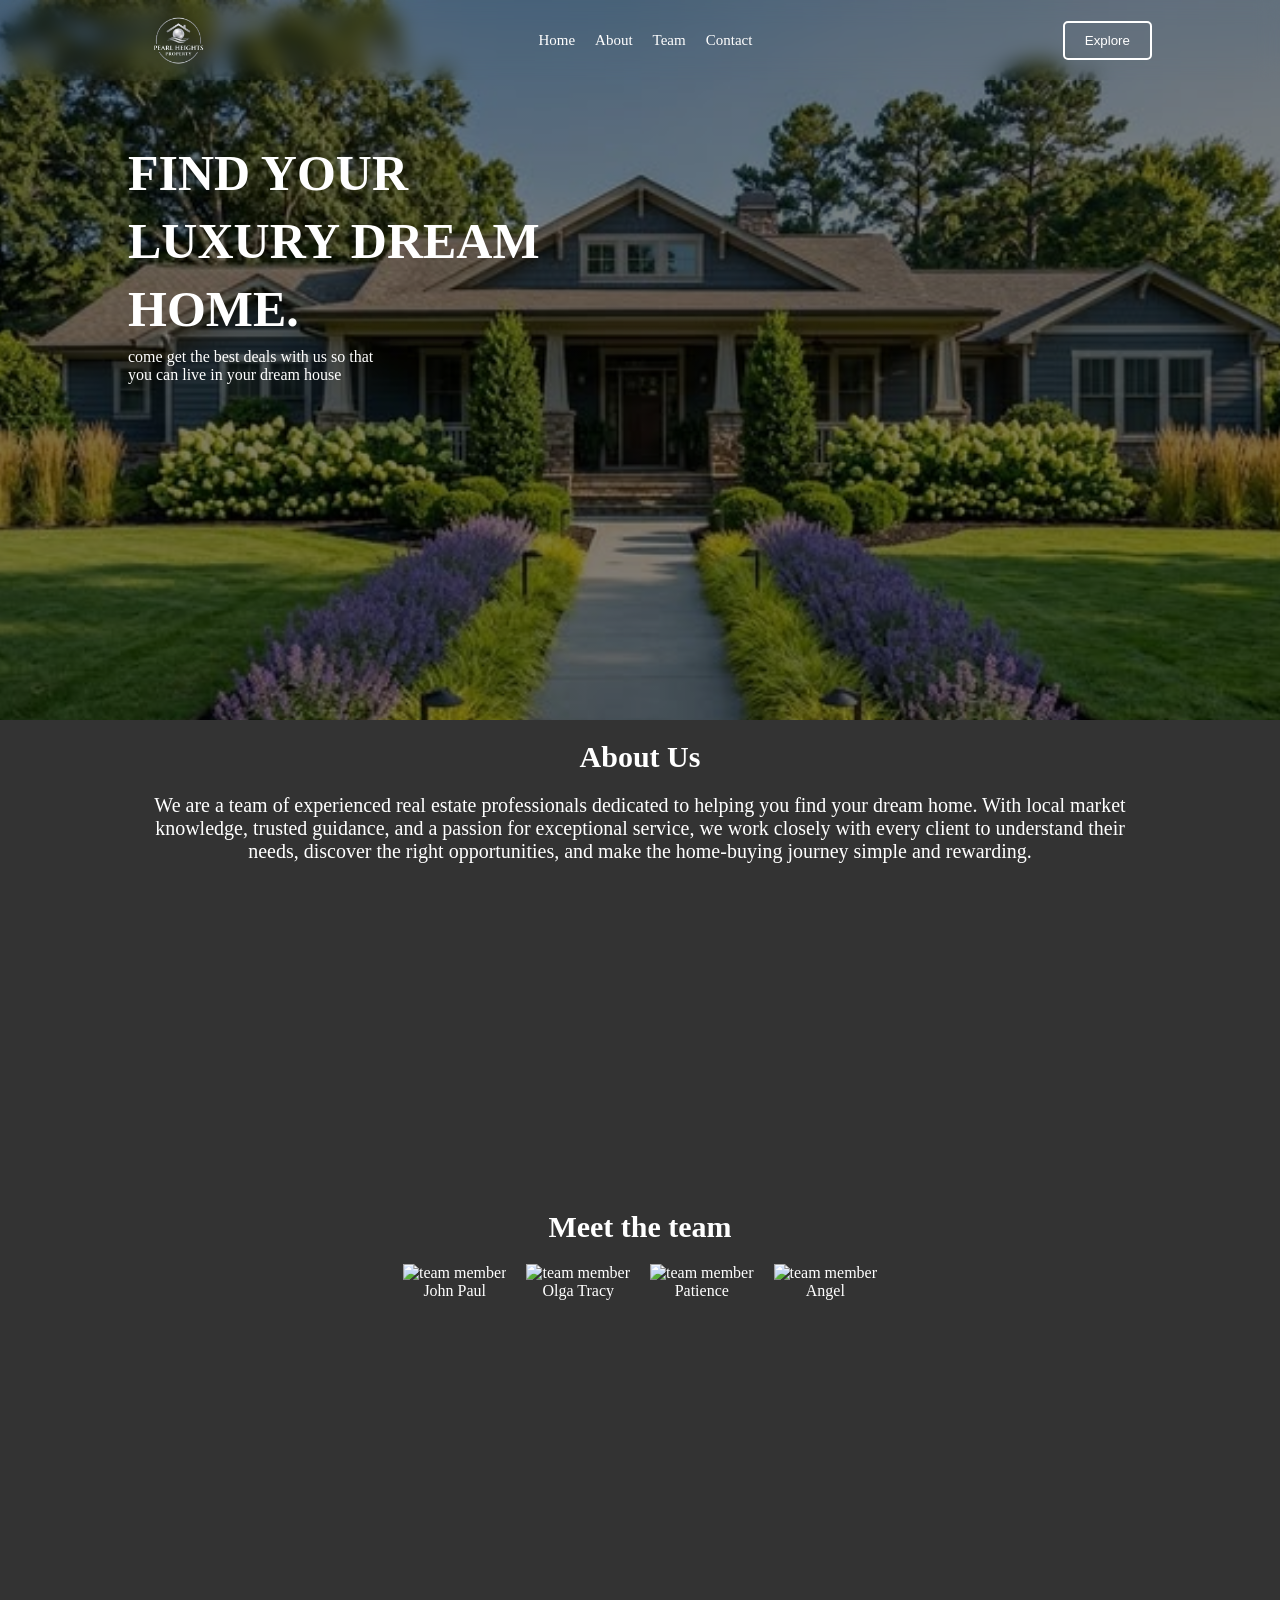
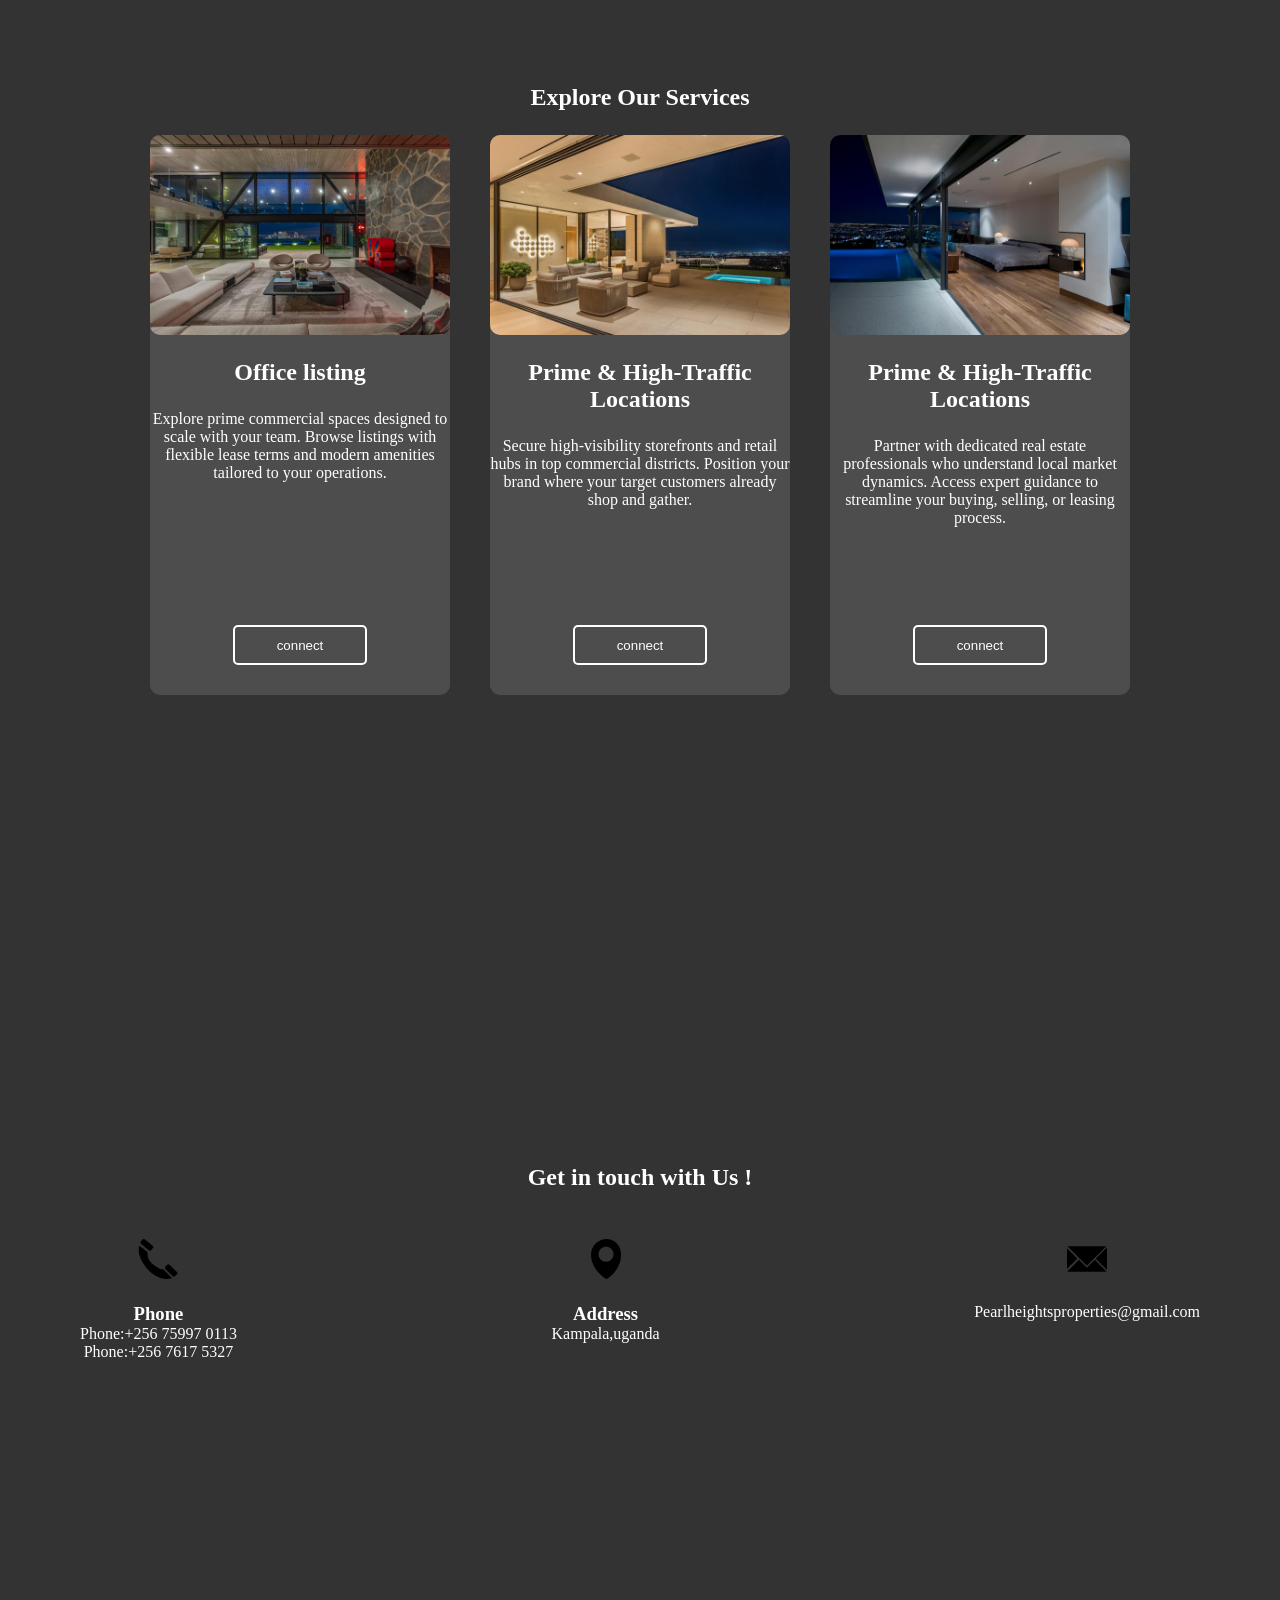
==== index.html @ 6aa8a7f6 "Home page" ====
<!doctype html>
<html lang="en">
  <head>
    <meta charset="UTF-8" />
    <meta name="viewport" content="width=device-width, initial-scale=1.0" />
    <title>Document</title>
    <link rel="stylesheet" href="./styles.css" />
  </head>
  <body>
    <div class="container">
      <section class="header" id="header">
        <nav>
          <img src="./images/logo2.png" alt="logo" />
          <ol>
            <li><a href="#header">Home</a></li>
            <li><a href="#about">About</a></li>
            <li><a href="#team">Team</a></li>
            <li><a href="#contact">Contact</a></li>
          </ol>
          <div class="nav-actions">
            <button><a href="#explore">Explore</a></button>
          </div>
        </nav>

        <div class="hero-text">
          <h1>FIND YOUR</h1>
          <h1>LUXURY DREAM</h1>
          <h1>HOME.</h1>
          <p>come get the best deals with us so that</p>
          <p>you can live in your dream house</p>
        </div>
      </div>

      <div class="main">
        <section class="about" id="about">
          <h1>About Us</h1>
          <p>
            We are a team of experienced real estate professionals dedicated to
            helping you find your dream home. With local market knowledge,
            trusted guidance, and a passion for exceptional service, we work
            closely with every client to understand their needs, discover the
            right opportunities, and make the home-buying journey simple and
            rewarding.
          </p>
        </section>
        <section class="team" id="team">
          <div class="team">
            <h3>Meet the team</h3>
            <div class="team-details">
              <div class="box">
                <img src="./images/team1.jpg" alt="team member" />
                <p>John Paul</p>
              </div>
              <div class="box">
                <img src="./images/team2.jpg" alt="team member" />
                <p>Olga Tracy</p>
              </div>
              <div class="box">
                <img src="./images/team3.jpg" alt="team member" />
                <p>Patience</p>
              </div>
              <div class="box">
                <img src="./images/team4.jpg" alt="team member" />
                <p>Angel</p>
              </div>
            </div>
          </div>
        </section>

        <!-- explore -->
        <section class="explore" id="explore">
          <h1>Explore Our Services</h1>
          <div class="container">
            <div class="card">
              <img src="./images/extras/1.jpg" alt="image 1">
              <h1>Office listing</h1>
              <p>Explore prime commercial spaces designed to scale with your team. Browse listings with flexible lease terms and modern amenities tailored to your operations.</p>
              <a href="#contact"><button >connect</button></a>
            </div>

            <div class="card">
              <img src="./images/extras/2.jpg" alt="image 2">
              <h1>Prime & High-Traffic Locations</h1>
              <p>Secure high-visibility storefronts and retail hubs in top commercial districts. Position your brand where your target customers already shop and gather.</p>
              <a href="#contact"><button>connect</button></a>
            </div>

            <div class="card">
              <img src="./images/extras/3.jpg" alt="image 3">
              <h1>Prime & High-Traffic Locations</h1>
              <p>Partner with dedicated real estate professionals who understand local market dynamics. Access expert guidance to streamline your buying, selling, or leasing process.</p>
              <a href="#contact"><button >connect</button></a>
            </div>
          </div>
        </section>

        <section class="contact" id="contact">
          <div class="container">
            <h1>Get in touch with Us !</h1>
            <div class="address">
              <div class="#">
                <img src="./images/logos/phone-icon.png" />
                <h3>Phone</h3>
                <p>Phone:+256 75997 0113</p>
                <p>Phone:+256 7617 5327</p>
              </div>
              <div class="box-1">
                <img src="./images/logos/location.png" />
                <h3>Address</h3>
                <p>Kampala,uganda</p>
              </div>
              <div class="#">
                <img src="./images/logos/envelope-icon.png" />
                <p>Pearlheightsproperties@gmail.com</p>
              </div>
            </div>
          </div>
        </section>
      </div>
    </div>
  </body>
</html>
---- styles.css ----
* {
  padding: 0;
  margin: 0;
  box-sizing: border-box;
  scroll-behavior: smooth;
}
html {
  scroll-padding-top: 80px;
}
body {
  background-color: hsl(0, 0%, 20%);
  overflow-x: hidden;
  color: white;
}
.header {
  background-image:
    linear-gradient(hsla(0, 0%, 0%, 0.5), hsla(0, 0%, 0%, 0.5)),
    url("./images/565131453265127189.jpg");
  background-repeat: no-repeat;
  background-position: center;
  background-size: cover;
  background-attachment: fixed;
  width: 100%;
  height: 80vh;
}
nav {
  display: flex;
  justify-content: space-between;
  align-items: center;
  padding: 20px 10%;
  position: fixed;
  top: 0;
  left: 0;
  right: 0;
  backdrop-filter: blur(10px);
  height: 80px;
  z-index: 1000;
}
ol {
  display: flex;
  gap: 20px;
}
li {
  list-style: none;
}
li a {
  color: white;
  text-decoration: none;
  font-size: 15px;
}
li a:active {
  color: purple;
}
nav img {
  width: 100px;
}
.hero-text {
  position: relative;
  top: 20%;
  left: 10%;
  color: white;
}
.hero-text h1 {
  color: white;
  font-size: 50px;
  margin-bottom: 10px;
}
.nav-actions a {
  text-decoration: none;
  color: white;
}
.nav-actions button {
  background-color: transparent;
  color: white;
  padding: 10px 20px;
  border: 2px solid white;
  border-radius: 5px;
  cursor: pointer;
  transition: ease 0.3s;
}
.nav-actions button:hover {
  transform: scale(1.2);
}
/* about */
.about {
  height: 50vh;
  width: 100%;
  text-align: center;
}
.about p {
  font-size: 20px;
  margin-top: 20px;
  width: 80%;
  margin-left: auto;
  margin-right: auto;
}
.about h1 {
  font-size: 30px;
  margin-top: 20px;
}
.about img {
  width: 100%;
  height: 100%;
  border-radius: 50em;
}
.team-details {
  display: flex;
  justify-content: center;
  align-items: center;
  gap: 20px;
  margin-top: 20px;
}

/* team */
.team {
  height: 50vh;
  width: 100%;
  text-align: center;
}
.team h3 {
  font-size: 30px;
  margin-top: 20px;
}
.team .team-details {
  margin-top: 20px;
}

/* contact */
.contact {
  width: 100%;
  text-align: center;
}
.contact h1 {
  margin-bottom: 2em;
}
.address {
  width: 100%;
  height: 50vh;
  display: flex;
  justify-content: space-between;
  padding: 0 5em;
}
.address img {
  width: 40px;
  margin-bottom: 20px;
}

/* explore */
.explore {
  width: 100%;
  text-align: center;
  height: 120vh;
}
.explore h1 {
  margin: 1em;
}
.explore .container {
  display: flex;
  width: 100%;
  justify-content: center;
}
.card {
  width: 300px;
  height: 35em;
  background-color: hsl(0, 0%, 30%);
  margin: 0 20px;
  border-radius: 10px;
  display: flex;
  flex-direction: column;
  transition: ease 0.3s;
  align-items: center;
}
.card:hover {
  transform: scale(1.05);
}
.card img {
  width: 100%;
  height: 200px;
  border-radius: 10px;
}
.card button {
  background-color: transparent;
  color: white;
  border: 2px solid white;
  border-radius: 5px;
  cursor: pointer;
  transition: ease 0.3s;
  width: 10em;
  height: 3em;
}
.card a {
  text-decoration: none;
  margin-top: auto;
  padding: 10px 20px;
  margin-bottom: 20px;
}
.card button:hover {
  transform: scale(1.2);
}
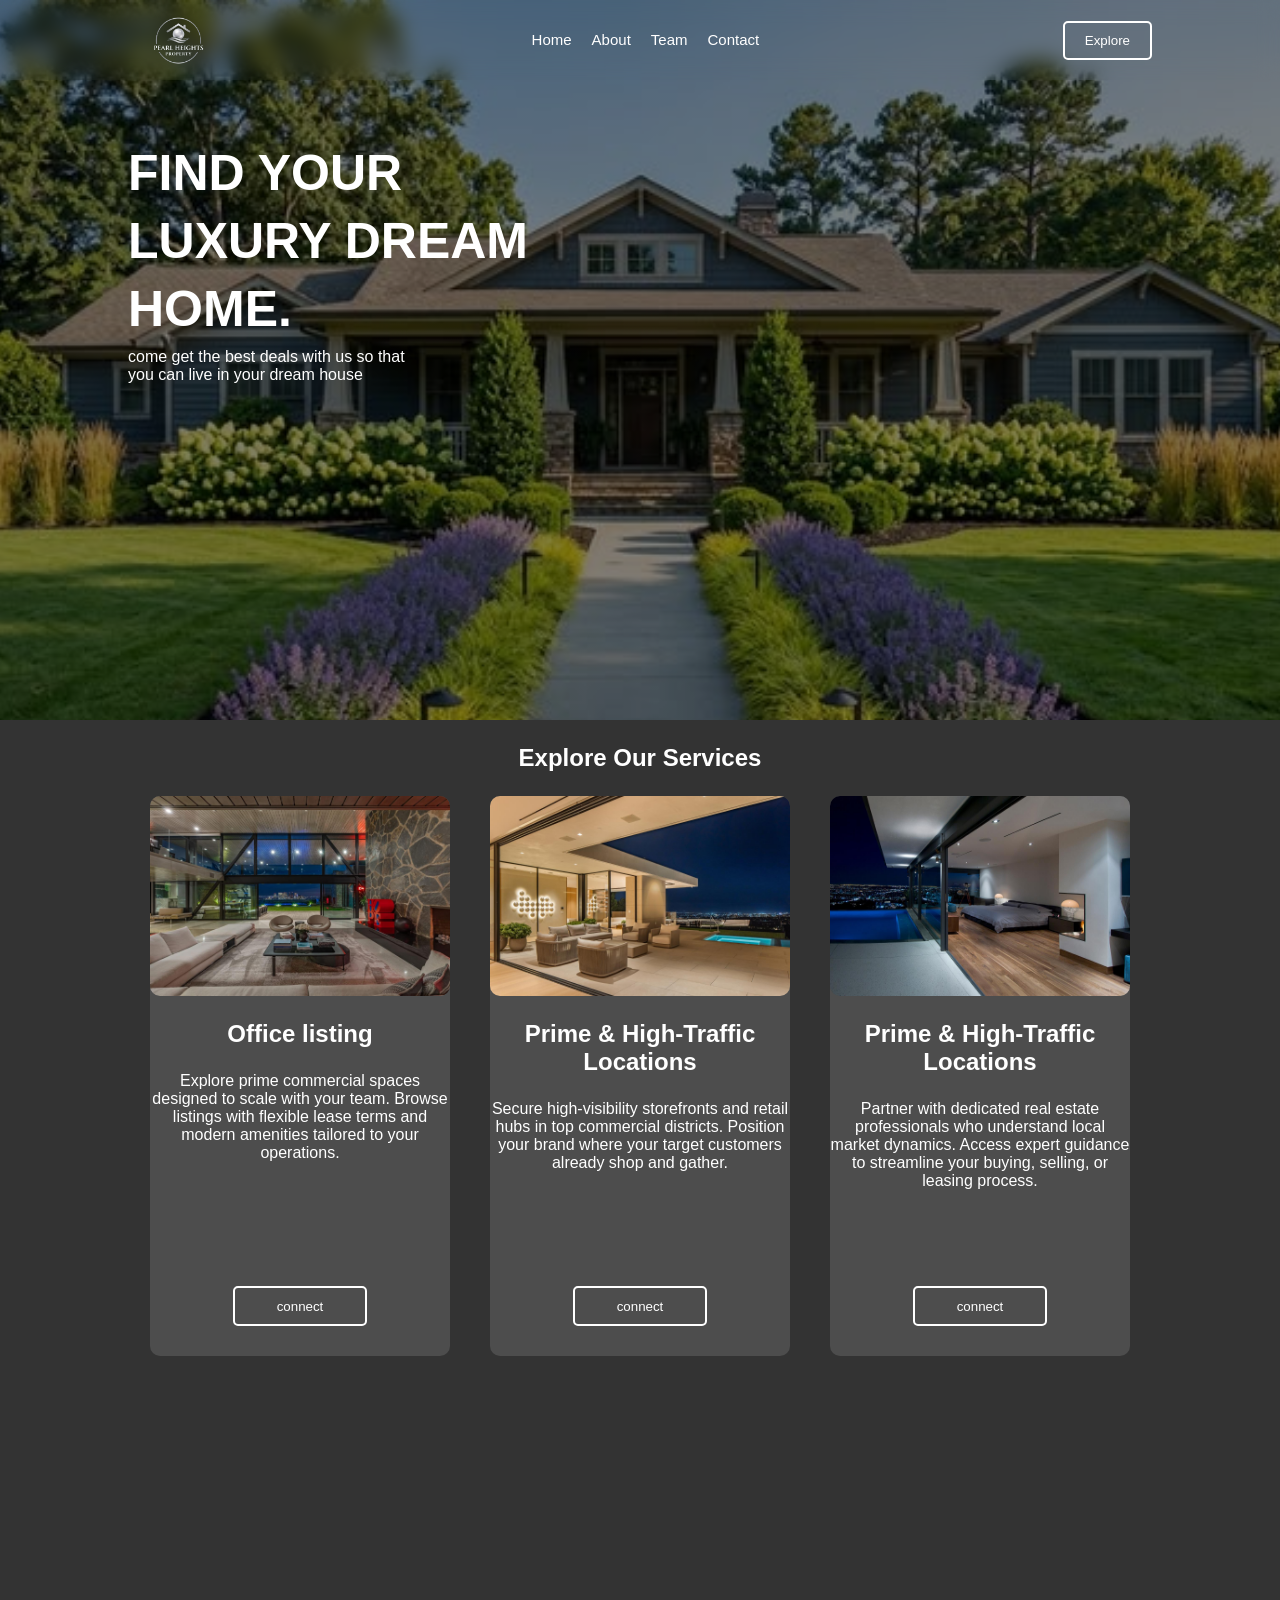
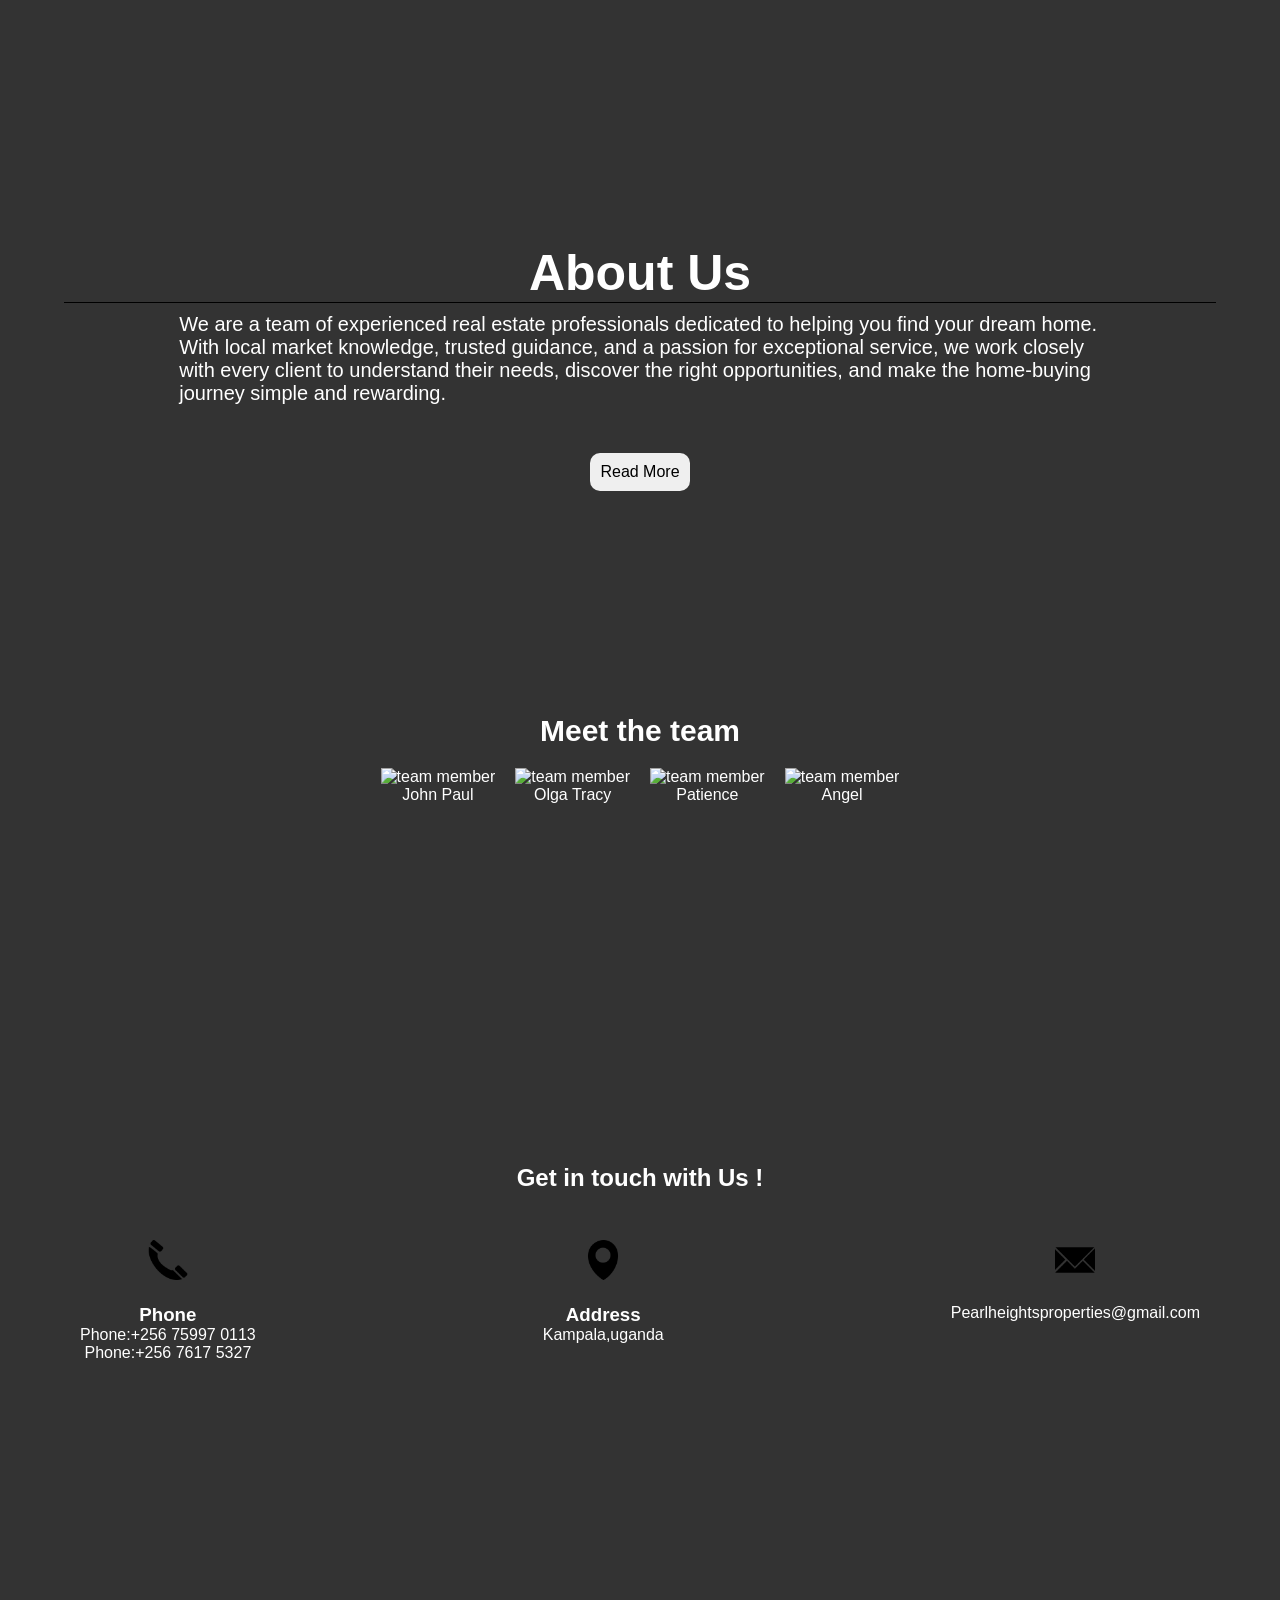
==== commit 91bb2e5a: "created an 2nd abou section" ====
--- a/index.html
+++ b/index.html
@@ -4,7 +4,8 @@
     <meta charset="UTF-8" />
     <meta name="viewport" content="width=device-width, initial-scale=1.0" />
     <title>Document</title>
-    <link rel="stylesheet" href="./styles.css" />
+    <link rel="stylesheet" href="./styles/index.css" />
+    <link rel="stylesheet" href='./main.css'>
   </head>
   <body>
     <div class="container">
@@ -32,40 +33,6 @@
       </div>
 
       <div class="main">
-        <section class="about" id="about">
-          <h1>About Us</h1>
-          <p>
-            We are a team of experienced real estate professionals dedicated to
-            helping you find your dream home. With local market knowledge,
-            trusted guidance, and a passion for exceptional service, we work
-            closely with every client to understand their needs, discover the
-            right opportunities, and make the home-buying journey simple and
-            rewarding.
-          </p>
-        </section>
-        <section class="team" id="team">
-          <div class="team">
-            <h3>Meet the team</h3>
-            <div class="team-details">
-              <div class="box">
-                <img src="./images/team1.jpg" alt="team member" />
-                <p>John Paul</p>
-              </div>
-              <div class="box">
-                <img src="./images/team2.jpg" alt="team member" />
-                <p>Olga Tracy</p>
-              </div>
-              <div class="box">
-                <img src="./images/team3.jpg" alt="team member" />
-                <p>Patience</p>
-              </div>
-              <div class="box">
-                <img src="./images/team4.jpg" alt="team member" />
-                <p>Angel</p>
-              </div>
-            </div>
-          </div>
-        </section>
 
         <!-- explore -->
         <section class="explore" id="explore">
@@ -94,6 +61,44 @@
           </div>
         </section>
 
+        <section class="about" id="about">
+          <h1>About Us</h1>
+          <p>
+            We are a team of experienced real estate professionals dedicated to
+            helping you find your dream home. With local market knowledge,
+            trusted guidance, and a passion for exceptional service, we work
+            closely with every client to understand their needs, discover the
+            right opportunities, and make the home-buying journey simple and
+            rewarding.
+          </p>
+          <a href="./about.html"><button>Read More</button></a>
+        </section>
+        <section class="team" id="team">
+          <div class="team">
+            <h3>Meet the team</h3>
+            <div class="team-details">
+              <div class="box">
+                <img src="./images/team1.jpg" alt="team member" />
+                <p>John Paul</p>
+              </div>
+              <div class="box">
+                <img src="./images/team2.jpg" alt="team member" />
+                <p>Olga Tracy</p>
+              </div>
+              <div class="box">
+                <img src="./images/team3.jpg" alt="team member" />
+                <p>Patience</p>
+              </div>
+              <div class="box">
+                <img src="./images/team4.jpg" alt="team member" />
+                <p>Angel</p>
+              </div>
+            </div>
+          </div>
+        </section>
+
+        
+
         <section class="contact" id="contact">
           <div class="container">
             <h1>Get in touch with Us !</h1>
--- a/styles/index.css
+++ b/styles/index.css
@@ -0,0 +1,166 @@
+.header {
+  background-image:
+    linear-gradient(hsla(0, 0%, 0%, 0.5), hsla(0, 0%, 0%, 0.5)),
+    url("../images/565131453265127189.jpg");
+  background-repeat: no-repeat;
+  background-position: center;
+  background-size: cover;
+  background-attachment: fixed;
+  width: 100%;
+  height: 80vh;
+}
+
+.hero-text {
+  position: relative;
+  top: 20%;
+  left: 10%;
+  color: white;
+}
+.hero-text h1 {
+  color: white;
+  font-size: 50px;
+  margin-bottom: 10px;
+}
+
+/* about */
+.about {
+  height: 50vh;
+  width: 100%;
+  text-align: center;
+  padding: 0 4em;
+}
+.about p {
+  font-size: 20px;
+  margin-top: 10px;
+  width: 80%;
+  margin-left: auto;
+  margin-right: auto;
+  text-align: left;
+}
+.about h1 {
+  font-size: 50px;
+  margin-top: 20px;
+  border-bottom: solid black 2px;
+  border-bottom-width: 1px;
+}
+.about img {
+  width: 100%;
+  height: 100%;
+  border-radius: 50em;
+}
+.team-details {
+  display: flex;
+  justify-content: center;
+  align-items: center;
+  gap: 20px;
+  margin-top: 20px;
+}
+.about button {
+  margin-top: 3em;
+  padding: 10px;
+  font-size: 1em;
+  border-radius: 10px;
+  color: black;
+  border: none;
+  transition: 0.5s ease;
+  cursor: pointer;
+}
+.about button:hover {
+  color: white;
+  background-color: transparent;
+  border: solid black 5px;
+  border-radius: 50%;
+  padding: 20px;
+  box-shadow: 0px 0px 10px white;
+  text-shadow: 0px 0px 10px white;
+}
+.about button:active {
+  color: aqua;
+}
+
+/* team */
+.team {
+  height: 50vh;
+  width: 100%;
+  text-align: center;
+}
+.team h3 {
+  font-size: 30px;
+  margin-top: 20px;
+}
+.team .team-details {
+  margin-top: 20px;
+}
+
+/* contact */
+.contact {
+  width: 100%;
+  text-align: center;
+}
+.contact h1 {
+  margin-bottom: 2em;
+}
+.address {
+  width: 100%;
+  height: 50vh;
+  display: flex;
+  justify-content: space-between;
+  padding: 0 5em;
+}
+.address img {
+  width: 40px;
+  margin-bottom: 20px;
+}
+
+/* explore */
+.explore {
+  width: 100%;
+  text-align: center;
+  height: 120vh;
+}
+.explore h1 {
+  margin: 1em;
+}
+.explore .container {
+  display: flex;
+  width: 100%;
+  justify-content: center;
+}
+.card {
+  width: 300px;
+  height: 35em;
+  background-color: hsl(0, 0%, 30%);
+  margin: 0 20px;
+  border-radius: 10px;
+  display: flex;
+  flex-direction: column;
+  transition: ease 0.3s;
+  align-items: center;
+}
+.card:hover {
+  transform: scale(1.05);
+}
+.card img {
+  width: 100%;
+  height: 200px;
+  border-radius: 10px;
+}
+.card button {
+  background-color: transparent;
+  color: white;
+  border: 2px solid white;
+  border-radius: 5px;
+  cursor: pointer;
+  transition: ease 0.3s;
+  width: 10em;
+  height: 3em;
+}
+.card a {
+  text-decoration: none;
+  margin-top: auto;
+  padding: 10px 20px;
+  margin-bottom: 20px;
+}
+.card button:hover {
+  transform: scale(1.2);
+}
--- a/main.css
+++ b/main.css
@@ -0,0 +1,63 @@
+* {
+  padding: 0;
+  margin: 0;
+  box-sizing: border-box;
+  scroll-behavior: smooth;
+  font-family: sans-serif;
+}
+html {
+  scroll-padding-top: 80px;
+}
+body {
+  background-color: hsl(0, 0%, 20%);
+  overflow-x: hidden;
+  color: white;
+}
+
+nav {
+  display: flex;
+  justify-content: space-between;
+  align-items: center;
+  padding: 20px 10%;
+  position: fixed;
+  top: 0;
+  left: 0;
+  right: 0;
+  backdrop-filter: blur(10px);
+  height: 80px;
+  z-index: 1000;
+}
+ol {
+  display: flex;
+  gap: 20px;
+}
+li {
+  list-style: none;
+}
+li a {
+  color: white;
+  text-decoration: none;
+  font-size: 15px;
+}
+li a:active {
+  color: purple;
+}
+nav img {
+  width: 100px;
+}
+.nav-actions a {
+  text-decoration: none;
+  color: white;
+}
+.nav-actions button {
+  background-color: transparent;
+  color: white;
+  padding: 10px 20px;
+  border: 2px solid white;
+  border-radius: 5px;
+  cursor: pointer;
+  transition: ease 0.3s;
+}
+.nav-actions button:hover {
+  transform: scale(1.2);
+}
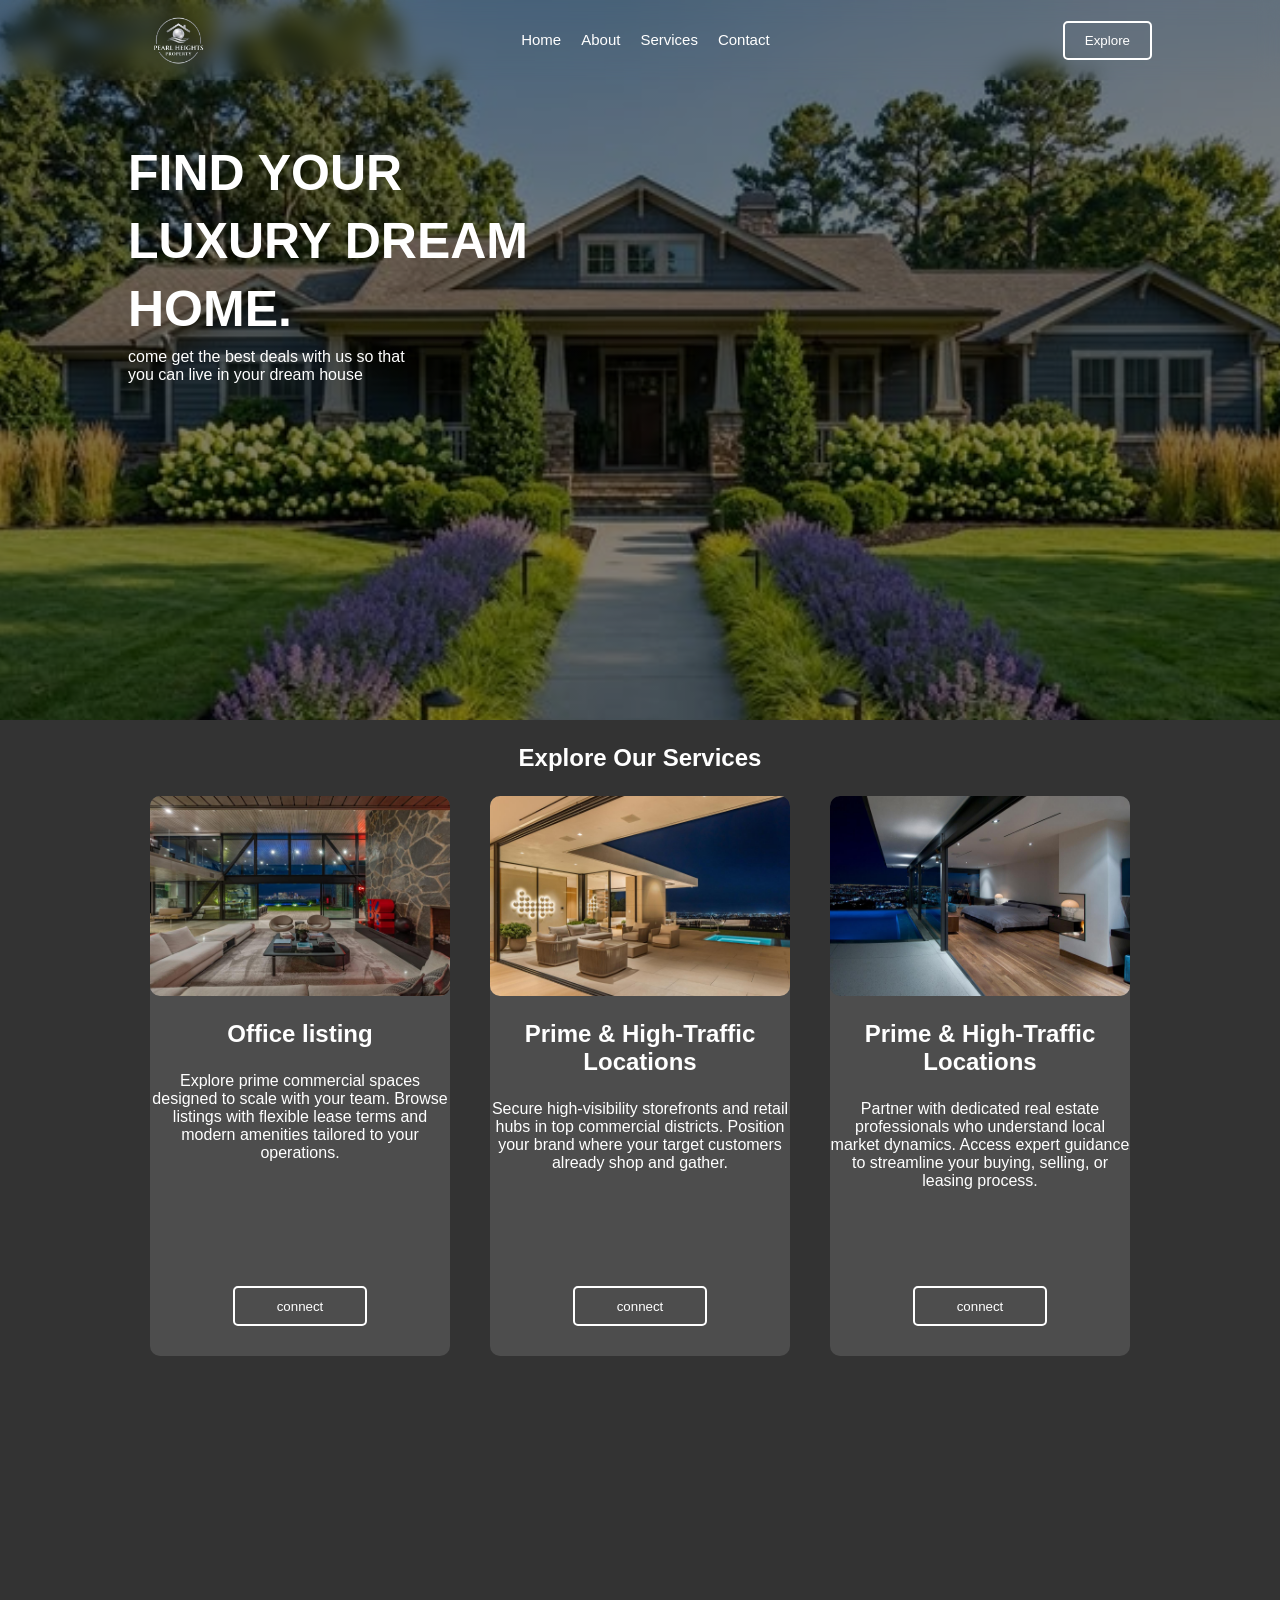
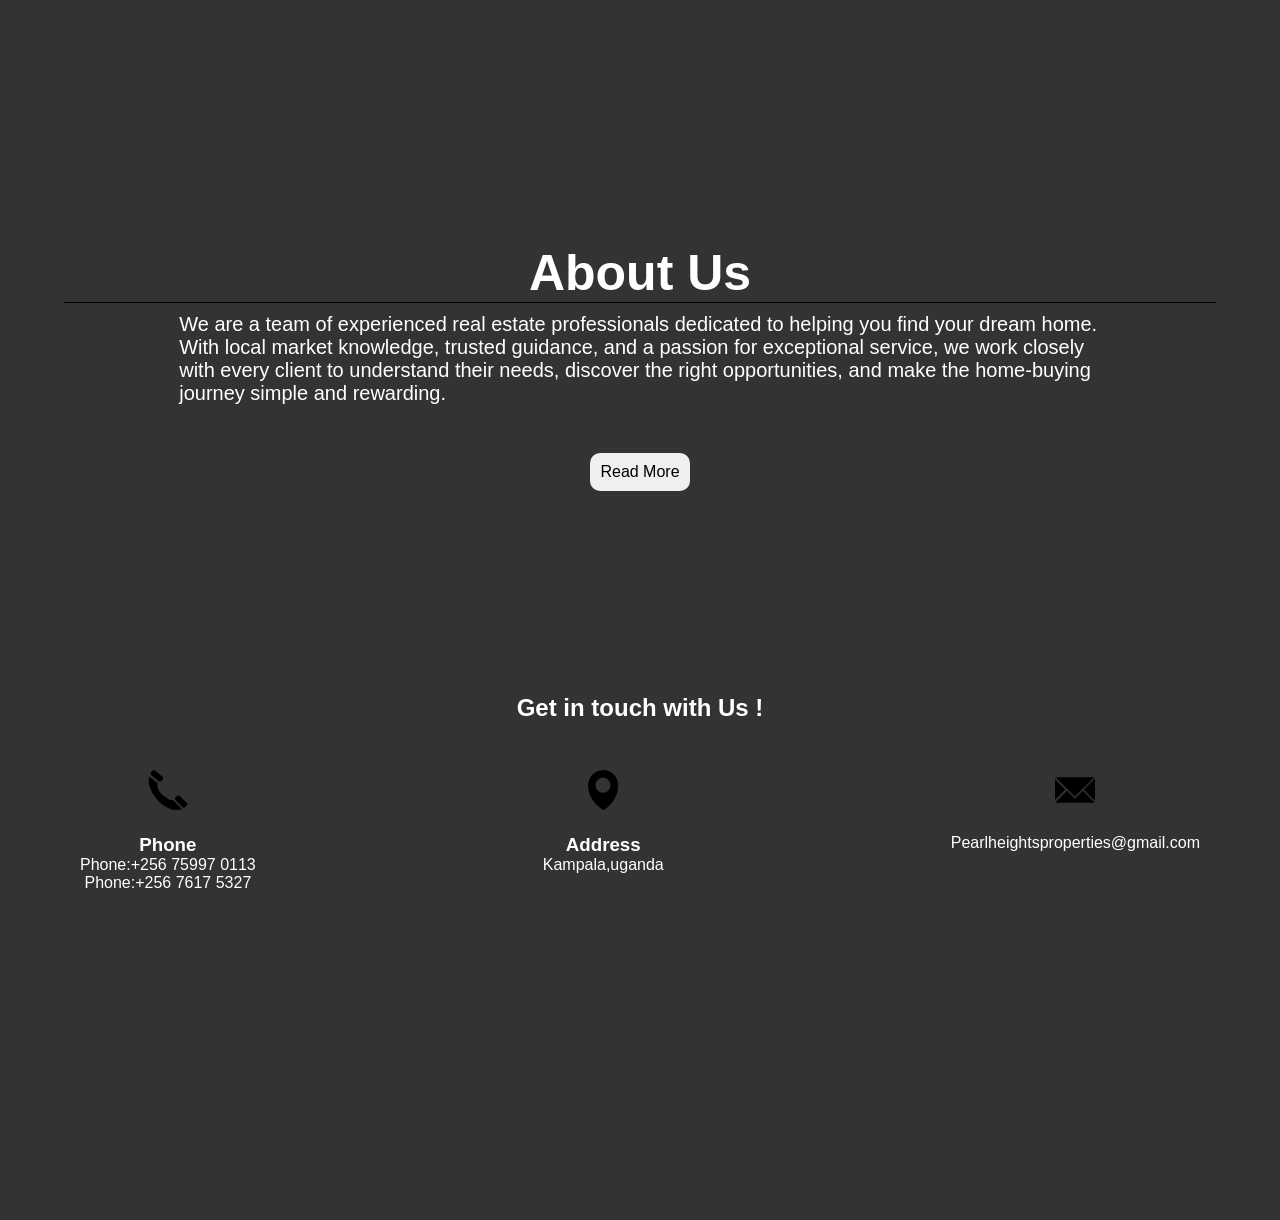
==== commit 3c9ed3c0: "finished the about page" ====
--- a/index.html
+++ b/index.html
@@ -15,7 +15,7 @@
           <ol>
             <li><a href="#header">Home</a></li>
             <li><a href="#about">About</a></li>
-            <li><a href="#team">Team</a></li>
+            <li><a href="#team">Services</a></li>
             <li><a href="#contact">Contact</a></li>
           </ol>
           <div class="nav-actions">
@@ -73,29 +73,6 @@
           </p>
           <a href="./about.html"><button>Read More</button></a>
         </section>
-        <section class="team" id="team">
-          <div class="team">
-            <h3>Meet the team</h3>
-            <div class="team-details">
-              <div class="box">
-                <img src="./images/team1.jpg" alt="team member" />
-                <p>John Paul</p>
-              </div>
-              <div class="box">
-                <img src="./images/team2.jpg" alt="team member" />
-                <p>Olga Tracy</p>
-              </div>
-              <div class="box">
-                <img src="./images/team3.jpg" alt="team member" />
-                <p>Patience</p>
-              </div>
-              <div class="box">
-                <img src="./images/team4.jpg" alt="team member" />
-                <p>Angel</p>
-              </div>
-            </div>
-          </div>
-        </section>
 
         
 
